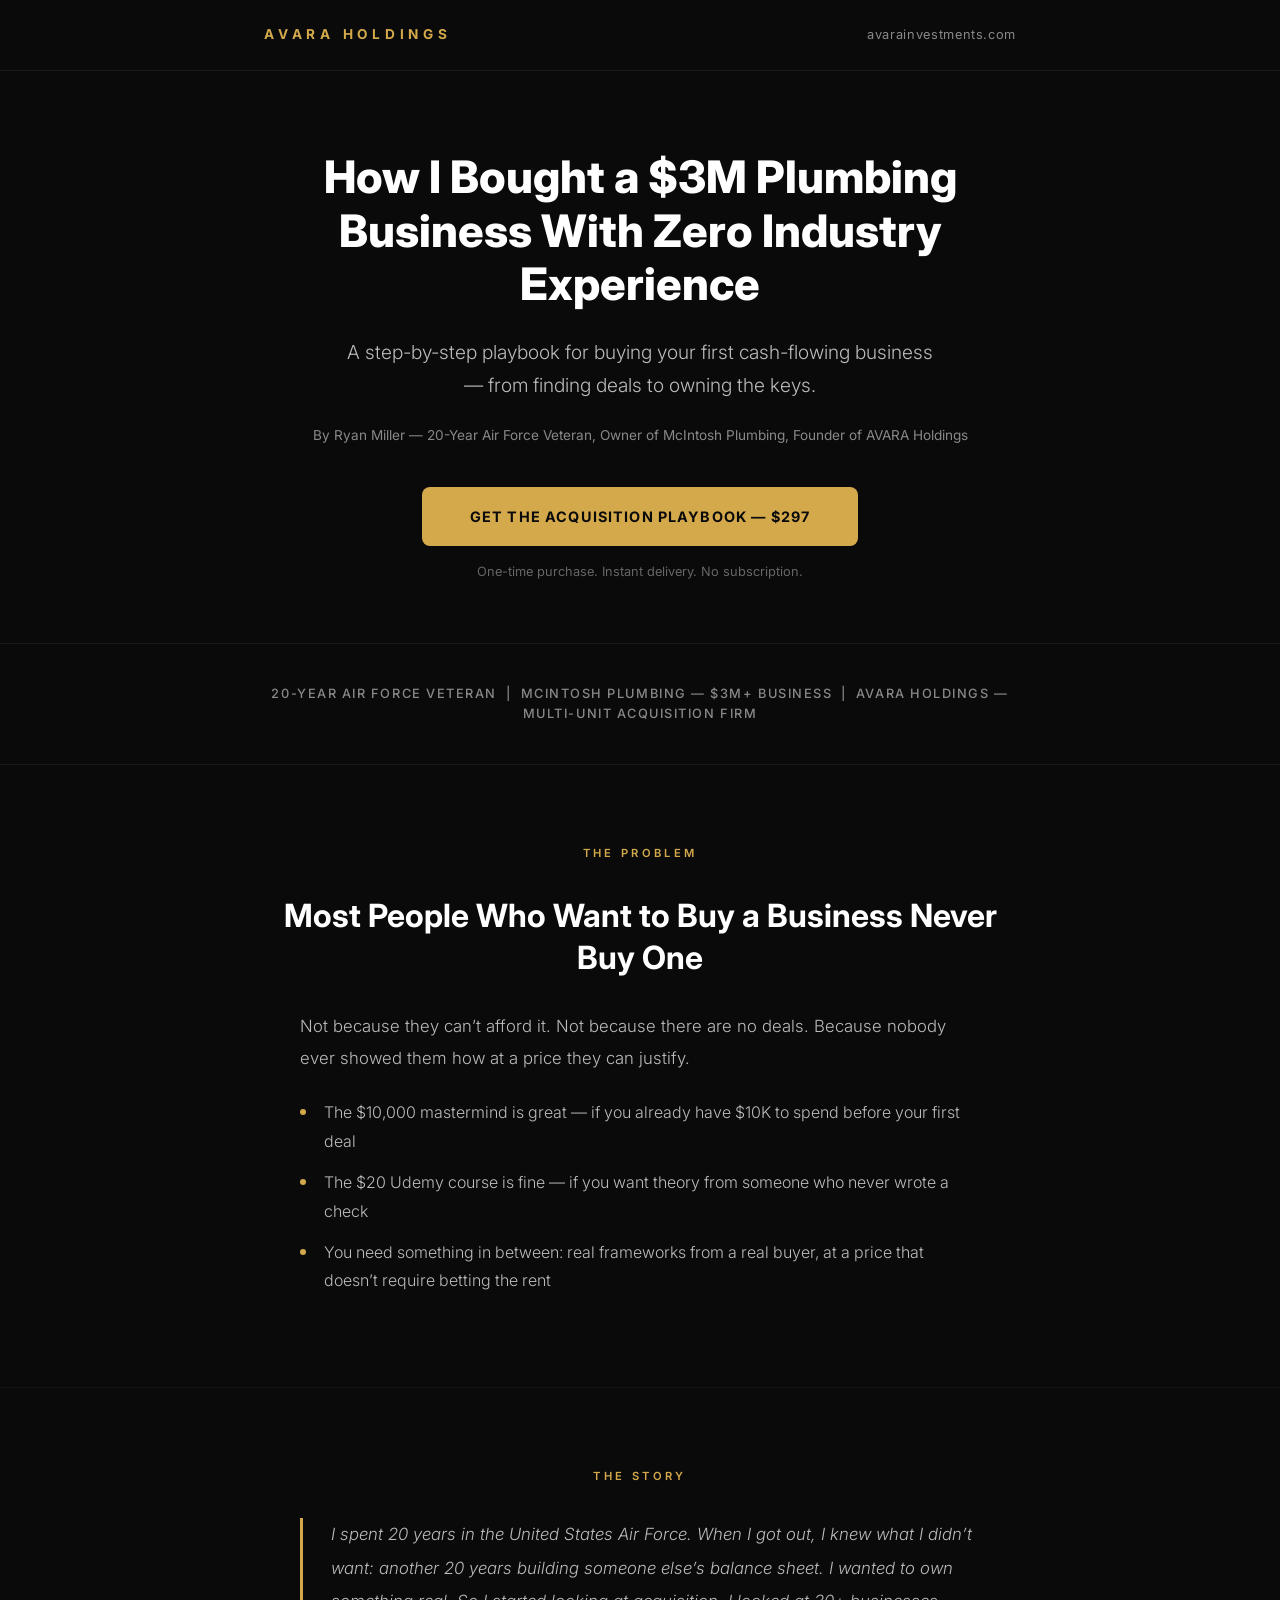
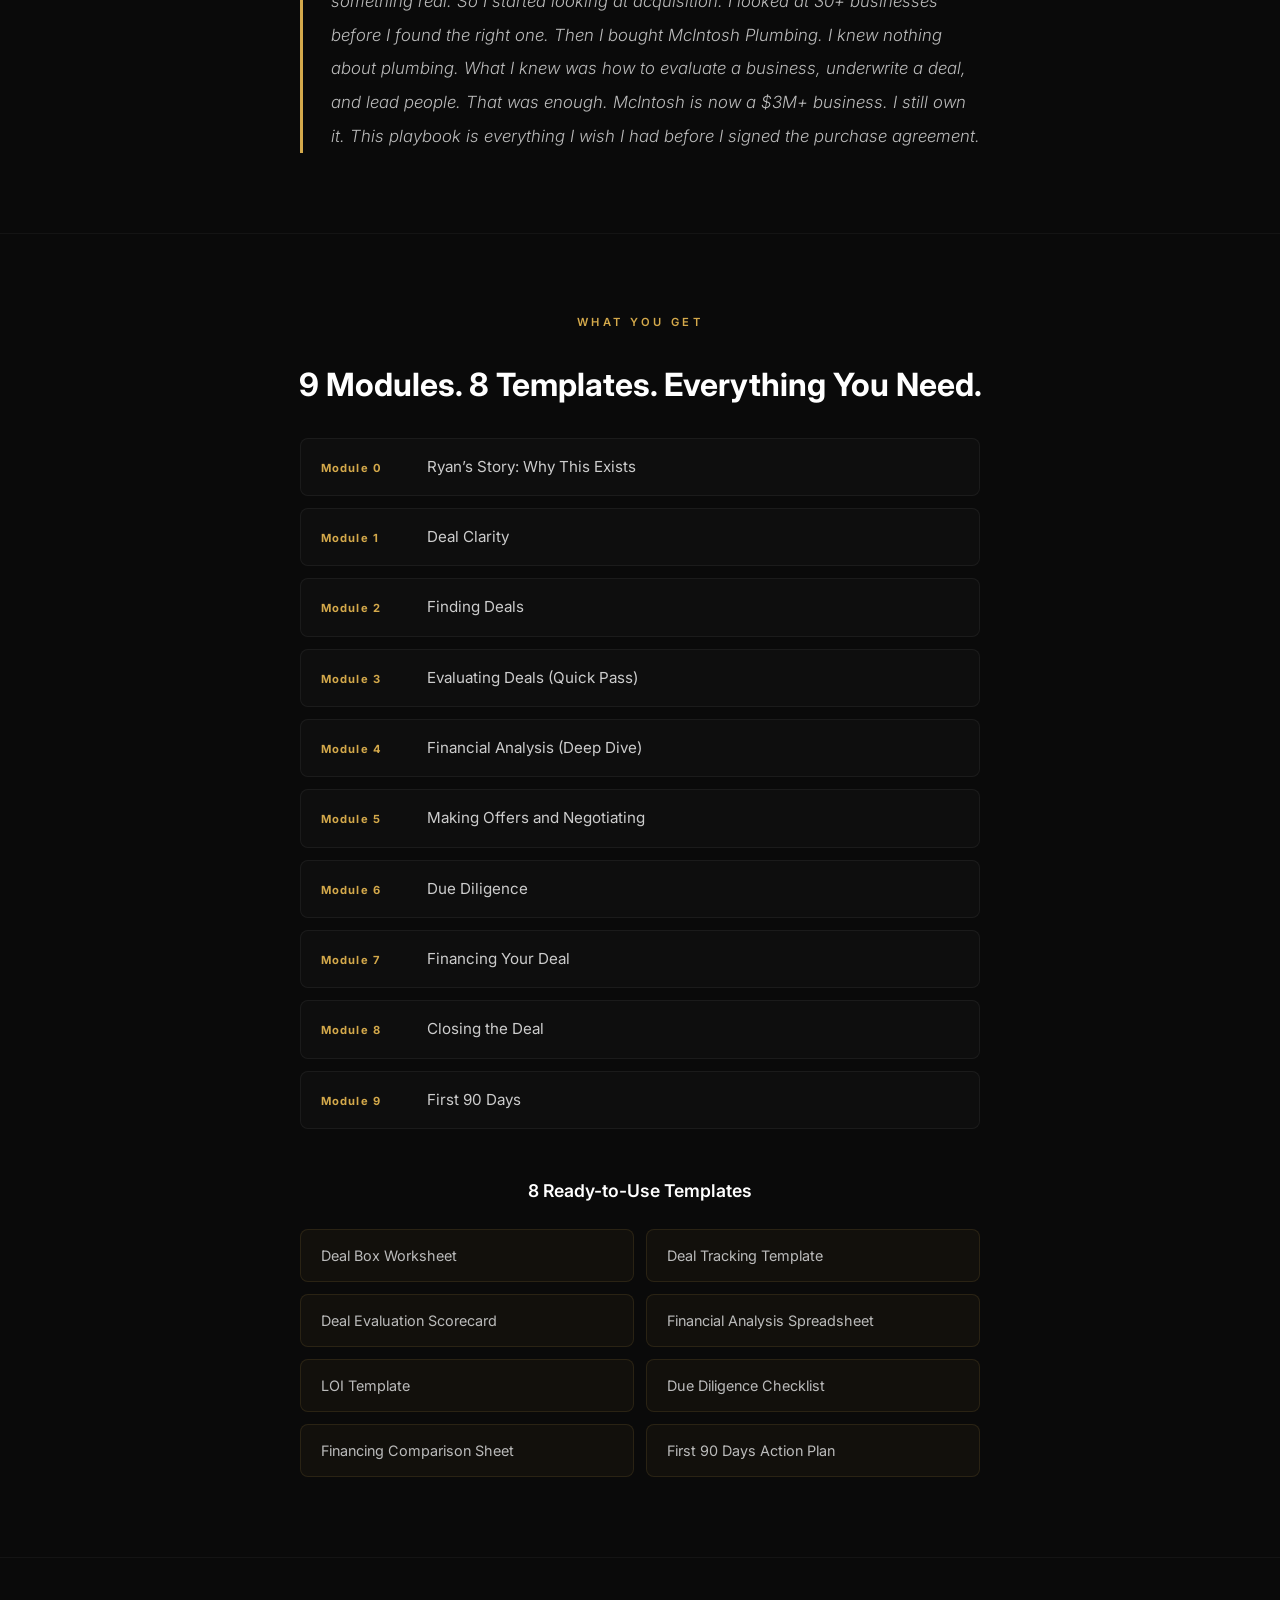
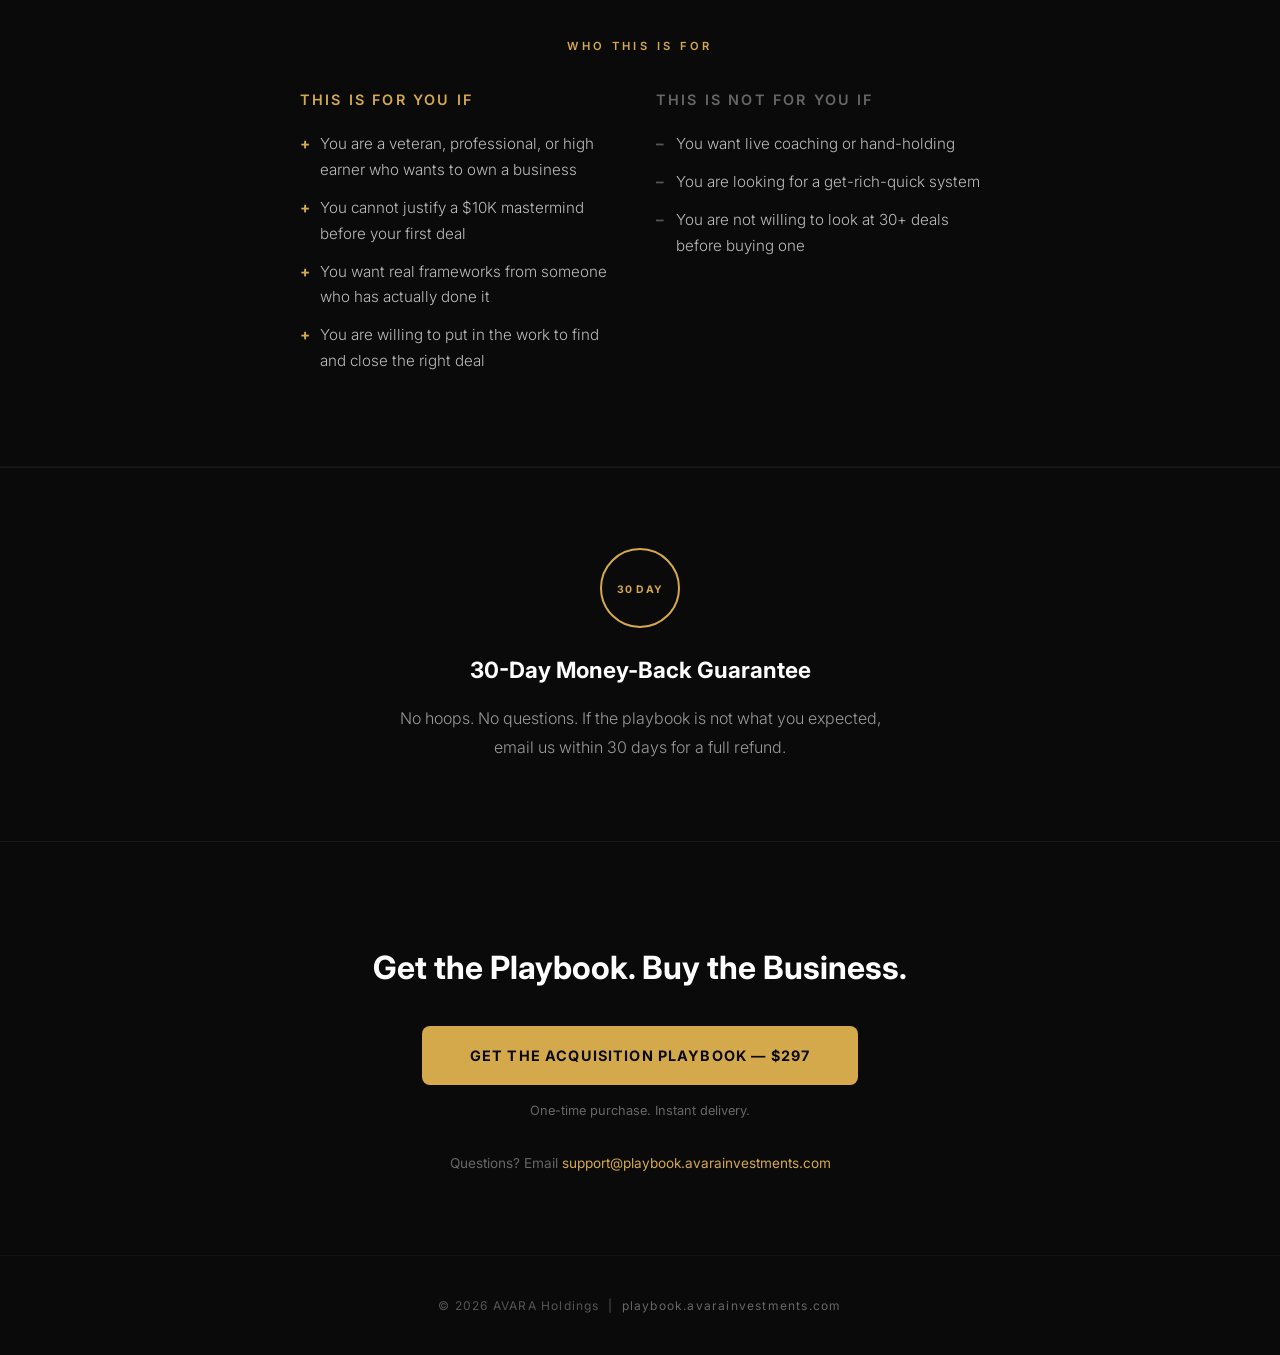
==== playbook/index.html @ 90731665 "Initial AVARA Holdings site with playbook sales page" ====
<!DOCTYPE html>
<html lang="en">
<head>
<meta charset="UTF-8">
<meta name="viewport" content="width=device-width, initial-scale=1.0">
<title>The Acquisition Playbook — Buy Your First Business | AVARA Holdings</title>
<meta name="description" content="A step-by-step playbook for buying your first cash-flowing business. From finding deals to owning the keys. By Ryan Miller, founder of AVARA Holdings.">
<link rel="preconnect" href="https://fonts.googleapis.com">
<link rel="preconnect" href="https://fonts.gstatic.com" crossorigin>
<link href="https://fonts.googleapis.com/css2?family=Inter:wght@300;400;500;600;700;800&display=swap" rel="stylesheet">
<style>
*, *::before, *::after { margin: 0; padding: 0; box-sizing: border-box; }
html { scroll-behavior: smooth; }
body {
  font-family: "Inter", -apple-system, BlinkMacSystemFont, sans-serif;
  background: #0a0a0a;
  color: #e8e8e8;
  line-height: 1.6;
  -webkit-font-smoothing: antialiased;
}
a { color: inherit; text-decoration: none; }

.container {
  max-width: 800px;
  margin: 0 auto;
  padding: 0 24px;
}

/* NAV */
nav {
  padding: 24px 0;
  border-bottom: 1px solid rgba(255,255,255,0.06);
}
nav .container {
  display: flex;
  justify-content: space-between;
  align-items: center;
}
.logo {
  font-size: 0.85rem;
  font-weight: 700;
  letter-spacing: 0.35em;
  color: #d4a94b;
}
.nav-link {
  font-size: 0.8rem;
  color: #888;
  letter-spacing: 0.05em;
  transition: color 0.3s;
}
.nav-link:hover { color: #d4a94b; }

/* HERO */
.hero {
  padding: 80px 0 60px;
  text-align: center;
}
.hero h1 {
  font-size: clamp(1.6rem, 4.5vw, 2.8rem);
  font-weight: 800;
  color: #fff;
  line-height: 1.2;
  margin-bottom: 24px;
  max-width: 720px;
  margin-left: auto;
  margin-right: auto;
}
.hero .subheadline {
  font-size: clamp(1rem, 2.2vw, 1.2rem);
  font-weight: 300;
  color: #bbb;
  max-width: 600px;
  margin: 0 auto 24px;
  line-height: 1.7;
}
.hero .author-line {
  font-size: 0.85rem;
  color: #888;
  margin-bottom: 40px;
  line-height: 1.6;
}
.cta-btn {
  display: inline-block;
  background: #d4a94b;
  color: #0a0a0a;
  font-size: 0.9rem;
  font-weight: 700;
  letter-spacing: 0.08em;
  padding: 18px 48px;
  border-radius: 8px;
  transition: background 0.3s ease, transform 0.2s ease;
}
.cta-btn:hover {
  background: #e0b85c;
  transform: translateY(-1px);
}
.cta-subtext {
  font-size: 0.8rem;
  color: #666;
  margin-top: 16px;
}

/* PROOF BAR */
.proof-bar {
  padding: 40px 0;
  border-top: 1px solid rgba(255,255,255,0.06);
  border-bottom: 1px solid rgba(255,255,255,0.06);
  text-align: center;
}
.proof-bar p {
  font-size: 0.8rem;
  font-weight: 500;
  letter-spacing: 0.12em;
  color: #888;
  text-transform: uppercase;
}

/* SECTIONS */
.section {
  padding: 80px 0;
}
.section-border {
  border-bottom: 1px solid rgba(255,255,255,0.04);
}
.section-label {
  font-size: 0.7rem;
  font-weight: 600;
  letter-spacing: 0.3em;
  text-transform: uppercase;
  color: #d4a94b;
  margin-bottom: 32px;
  text-align: center;
}
.section h2 {
  font-size: clamp(1.4rem, 3vw, 2rem);
  font-weight: 700;
  color: #fff;
  text-align: center;
  margin-bottom: 32px;
  line-height: 1.3;
}
.section-text {
  font-size: 1.05rem;
  font-weight: 300;
  color: #bbb;
  line-height: 1.9;
  max-width: 680px;
  margin: 0 auto;
}
.section-text p {
  margin-bottom: 20px;
}

/* BULLETS */
.bullet-list {
  list-style: none;
  max-width: 680px;
  margin: 24px auto 0;
}
.bullet-list li {
  font-size: 1rem;
  font-weight: 300;
  color: #bbb;
  line-height: 1.8;
  padding-left: 24px;
  position: relative;
  margin-bottom: 12px;
}
.bullet-list li::before {
  content: "";
  position: absolute;
  left: 0;
  top: 11px;
  width: 6px;
  height: 6px;
  border-radius: 50%;
  background: #d4a94b;
}

/* STORY QUOTE */
.story-text {
  font-size: 1.05rem;
  font-weight: 300;
  color: #bbb;
  line-height: 2;
  max-width: 680px;
  margin: 0 auto;
  font-style: italic;
  border-left: 3px solid #d4a94b;
  padding-left: 28px;
}

/* MODULES */
.modules-grid {
  display: grid;
  grid-template-columns: 1fr;
  gap: 12px;
  max-width: 680px;
  margin: 0 auto;
}
.module-item {
  display: flex;
  align-items: baseline;
  gap: 16px;
  padding: 16px 20px;
  background: rgba(255,255,255,0.02);
  border: 1px solid rgba(255,255,255,0.05);
  border-radius: 8px;
}
.module-num {
  font-size: 0.7rem;
  font-weight: 700;
  letter-spacing: 0.1em;
  color: #d4a94b;
  white-space: nowrap;
  min-width: 90px;
}
.module-title {
  font-size: 0.95rem;
  font-weight: 400;
  color: #ccc;
}

/* TEMPLATES */
.templates-section {
  margin-top: 48px;
  text-align: center;
}
.templates-section h3 {
  font-size: 1.1rem;
  font-weight: 600;
  color: #fff;
  margin-bottom: 24px;
}
.template-grid {
  display: grid;
  grid-template-columns: repeat(auto-fill, minmax(280px, 1fr));
  gap: 12px;
  max-width: 680px;
  margin: 0 auto;
}
.template-item {
  padding: 14px 20px;
  background: rgba(212, 169, 75, 0.04);
  border: 1px solid rgba(212, 169, 75, 0.12);
  border-radius: 8px;
  font-size: 0.9rem;
  color: #bbb;
  text-align: left;
}

/* WHO FOR */
.who-grid {
  display: grid;
  grid-template-columns: 1fr 1fr;
  gap: 32px;
  max-width: 680px;
  margin: 0 auto;
}
@media (max-width: 600px) {
  .who-grid { grid-template-columns: 1fr; }
}
.who-col h3 {
  font-size: 0.9rem;
  font-weight: 600;
  margin-bottom: 20px;
  text-transform: uppercase;
  letter-spacing: 0.15em;
}
.who-col.yes h3 { color: #d4a94b; }
.who-col.no h3 { color: #666; }
.who-col ul {
  list-style: none;
}
.who-col ul li {
  font-size: 0.95rem;
  font-weight: 300;
  color: #bbb;
  line-height: 1.7;
  margin-bottom: 12px;
  padding-left: 20px;
  position: relative;
}
.who-col.yes ul li::before {
  content: "+";
  position: absolute;
  left: 0;
  color: #d4a94b;
  font-weight: 700;
}
.who-col.no ul li::before {
  content: "\2013";
  position: absolute;
  left: 0;
  color: #555;
  font-weight: 700;
}

/* GUARANTEE */
.guarantee-section {
  text-align: center;
  padding: 80px 0;
  border-top: 1px solid rgba(255,255,255,0.06);
  border-bottom: 1px solid rgba(255,255,255,0.06);
}
.guarantee-badge {
  display: inline-block;
  width: 80px;
  height: 80px;
  border: 2px solid #d4a94b;
  border-radius: 50%;
  line-height: 80px;
  font-size: 0.65rem;
  font-weight: 700;
  letter-spacing: 0.1em;
  text-transform: uppercase;
  color: #d4a94b;
  margin-bottom: 24px;
}
.guarantee-section h2 {
  font-size: 1.4rem;
  font-weight: 700;
  color: #fff;
  margin-bottom: 16px;
}
.guarantee-section p {
  font-size: 1rem;
  font-weight: 300;
  color: #999;
  max-width: 520px;
  margin: 0 auto;
  line-height: 1.8;
}

/* FINAL CTA */
.final-cta {
  padding: 100px 0 80px;
  text-align: center;
}
.final-cta h2 {
  font-size: clamp(1.4rem, 3vw, 2rem);
  font-weight: 700;
  color: #fff;
  margin-bottom: 32px;
}
.final-cta .cta-subtext {
  margin-top: 16px;
}
.final-cta .support-email {
  font-size: 0.85rem;
  color: #666;
  margin-top: 32px;
}
.final-cta .support-email a {
  color: #d4a94b;
  transition: color 0.3s;
}
.final-cta .support-email a:hover {
  color: #e0b85c;
}

/* FOOTER */
footer {
  padding: 40px 0;
  text-align: center;
  border-top: 1px solid rgba(255,255,255,0.04);
}
footer p {
  font-size: 0.75rem;
  color: #555;
  letter-spacing: 0.1em;
}
footer a { color: #666; transition: color 0.3s; }
footer a:hover { color: #d4a94b; }
</style>
</head>
<body>

<nav>
  <div class="container">
    <a href="https://avarainvestments.com" class="logo">AVARA HOLDINGS</a>
    <a href="https://avarainvestments.com" class="nav-link">avarainvestments.com</a>
  </div>
</nav>

<!-- HERO -->
<section class="hero">
  <div class="container">
    <h1>How I Bought a $3M Plumbing Business With Zero Industry Experience</h1>
    <p class="subheadline">A step-by-step playbook for buying your first cash-flowing business &mdash; from finding deals to owning the keys.</p>
    <p class="author-line">By Ryan Miller &mdash; 20-Year Air Force Veteran, Owner of McIntosh Plumbing, Founder of AVARA Holdings</p>
    <a href="#checkout" class="cta-btn">GET THE ACQUISITION PLAYBOOK &mdash; $297</a>
    <p class="cta-subtext">One-time purchase. Instant delivery. No subscription.</p>
  </div>
</section>

<!-- PROOF BAR -->
<div class="proof-bar">
  <div class="container">
    <p>20-Year Air Force Veteran &nbsp;|&nbsp; McIntosh Plumbing &mdash; $3M+ Business &nbsp;|&nbsp; AVARA Holdings &mdash; Multi-Unit Acquisition Firm</p>
  </div>
</div>

<!-- THE PROBLEM -->
<section class="section section-border">
  <div class="container">
    <div class="section-label">The Problem</div>
    <h2>Most People Who Want to Buy a Business Never Buy One</h2>
    <div class="section-text">
      <p>Not because they can&rsquo;t afford it. Not because there are no deals. Because nobody ever showed them how at a price they can justify.</p>
    </div>
    <ul class="bullet-list">
      <li>The $10,000 mastermind is great &mdash; if you already have $10K to spend before your first deal</li>
      <li>The $20 Udemy course is fine &mdash; if you want theory from someone who never wrote a check</li>
      <li>You need something in between: real frameworks from a real buyer, at a price that doesn&rsquo;t require betting the rent</li>
    </ul>
  </div>
</section>

<!-- THE STORY -->
<section class="section section-border">
  <div class="container">
    <div class="section-label">The Story</div>
    <div class="story-text">
      I spent 20 years in the United States Air Force. When I got out, I knew what I didn&rsquo;t want: another 20 years building someone else&rsquo;s balance sheet. I wanted to own something real. So I started looking at acquisition. I looked at 30+ businesses before I found the right one. Then I bought McIntosh Plumbing. I knew nothing about plumbing. What I knew was how to evaluate a business, underwrite a deal, and lead people. That was enough. McIntosh is now a $3M+ business. I still own it. This playbook is everything I wish I had before I signed the purchase agreement.
    </div>
  </div>
</section>

<!-- WHAT YOU GET -->
<section class="section section-border">
  <div class="container">
    <div class="section-label">What You Get</div>
    <h2>9 Modules. 8 Templates. Everything You Need.</h2>
    <div class="modules-grid">
      <div class="module-item">
        <span class="module-num">Module 0</span>
        <span class="module-title">Ryan&rsquo;s Story: Why This Exists</span>
      </div>
      <div class="module-item">
        <span class="module-num">Module 1</span>
        <span class="module-title">Deal Clarity</span>
      </div>
      <div class="module-item">
        <span class="module-num">Module 2</span>
        <span class="module-title">Finding Deals</span>
      </div>
      <div class="module-item">
        <span class="module-num">Module 3</span>
        <span class="module-title">Evaluating Deals (Quick Pass)</span>
      </div>
      <div class="module-item">
        <span class="module-num">Module 4</span>
        <span class="module-title">Financial Analysis (Deep Dive)</span>
      </div>
      <div class="module-item">
        <span class="module-num">Module 5</span>
        <span class="module-title">Making Offers and Negotiating</span>
      </div>
      <div class="module-item">
        <span class="module-num">Module 6</span>
        <span class="module-title">Due Diligence</span>
      </div>
      <div class="module-item">
        <span class="module-num">Module 7</span>
        <span class="module-title">Financing Your Deal</span>
      </div>
      <div class="module-item">
        <span class="module-num">Module 8</span>
        <span class="module-title">Closing the Deal</span>
      </div>
      <div class="module-item">
        <span class="module-num">Module 9</span>
        <span class="module-title">First 90 Days</span>
      </div>
    </div>

    <div class="templates-section">
      <h3>8 Ready-to-Use Templates</h3>
      <div class="template-grid">
        <div class="template-item">Deal Box Worksheet</div>
        <div class="template-item">Deal Tracking Template</div>
        <div class="template-item">Deal Evaluation Scorecard</div>
        <div class="template-item">Financial Analysis Spreadsheet</div>
        <div class="template-item">LOI Template</div>
        <div class="template-item">Due Diligence Checklist</div>
        <div class="template-item">Financing Comparison Sheet</div>
        <div class="template-item">First 90 Days Action Plan</div>
      </div>
    </div>
  </div>
</section>

<!-- WHO THIS IS FOR -->
<section class="section section-border">
  <div class="container">
    <div class="section-label">Who This Is For</div>
    <div class="who-grid">
      <div class="who-col yes">
        <h3>This is for you if</h3>
        <ul>
          <li>You are a veteran, professional, or high earner who wants to own a business</li>
          <li>You cannot justify a $10K mastermind before your first deal</li>
          <li>You want real frameworks from someone who has actually done it</li>
          <li>You are willing to put in the work to find and close the right deal</li>
        </ul>
      </div>
      <div class="who-col no">
        <h3>This is not for you if</h3>
        <ul>
          <li>You want live coaching or hand-holding</li>
          <li>You are looking for a get-rich-quick system</li>
          <li>You are not willing to look at 30+ deals before buying one</li>
        </ul>
      </div>
    </div>
  </div>
</section>

<!-- GUARANTEE -->
<section class="guarantee-section">
  <div class="container">
    <div class="guarantee-badge">30 DAY</div>
    <h2>30-Day Money-Back Guarantee</h2>
    <p>No hoops. No questions. If the playbook is not what you expected, email us within 30 days for a full refund.</p>
  </div>
</section>

<!-- FINAL CTA -->
<section class="final-cta" id="checkout">
  <div class="container">
    <h2>Get the Playbook. Buy the Business.</h2>
    <a href="#checkout" class="cta-btn">GET THE ACQUISITION PLAYBOOK &mdash; $297</a>
    <p class="cta-subtext">One-time purchase. Instant delivery.</p>
    <p class="support-email">Questions? Email <a href="mailto:support@playbook.avarainvestments.com">support@playbook.avarainvestments.com</a></p>
  </div>
</section>

<footer>
  <div class="container">
    <p>&copy; 2026 AVARA Holdings &nbsp;|&nbsp; <a href="https://playbook.avarainvestments.com">playbook.avarainvestments.com</a></p>
  </div>
</footer>

</body>
</html>
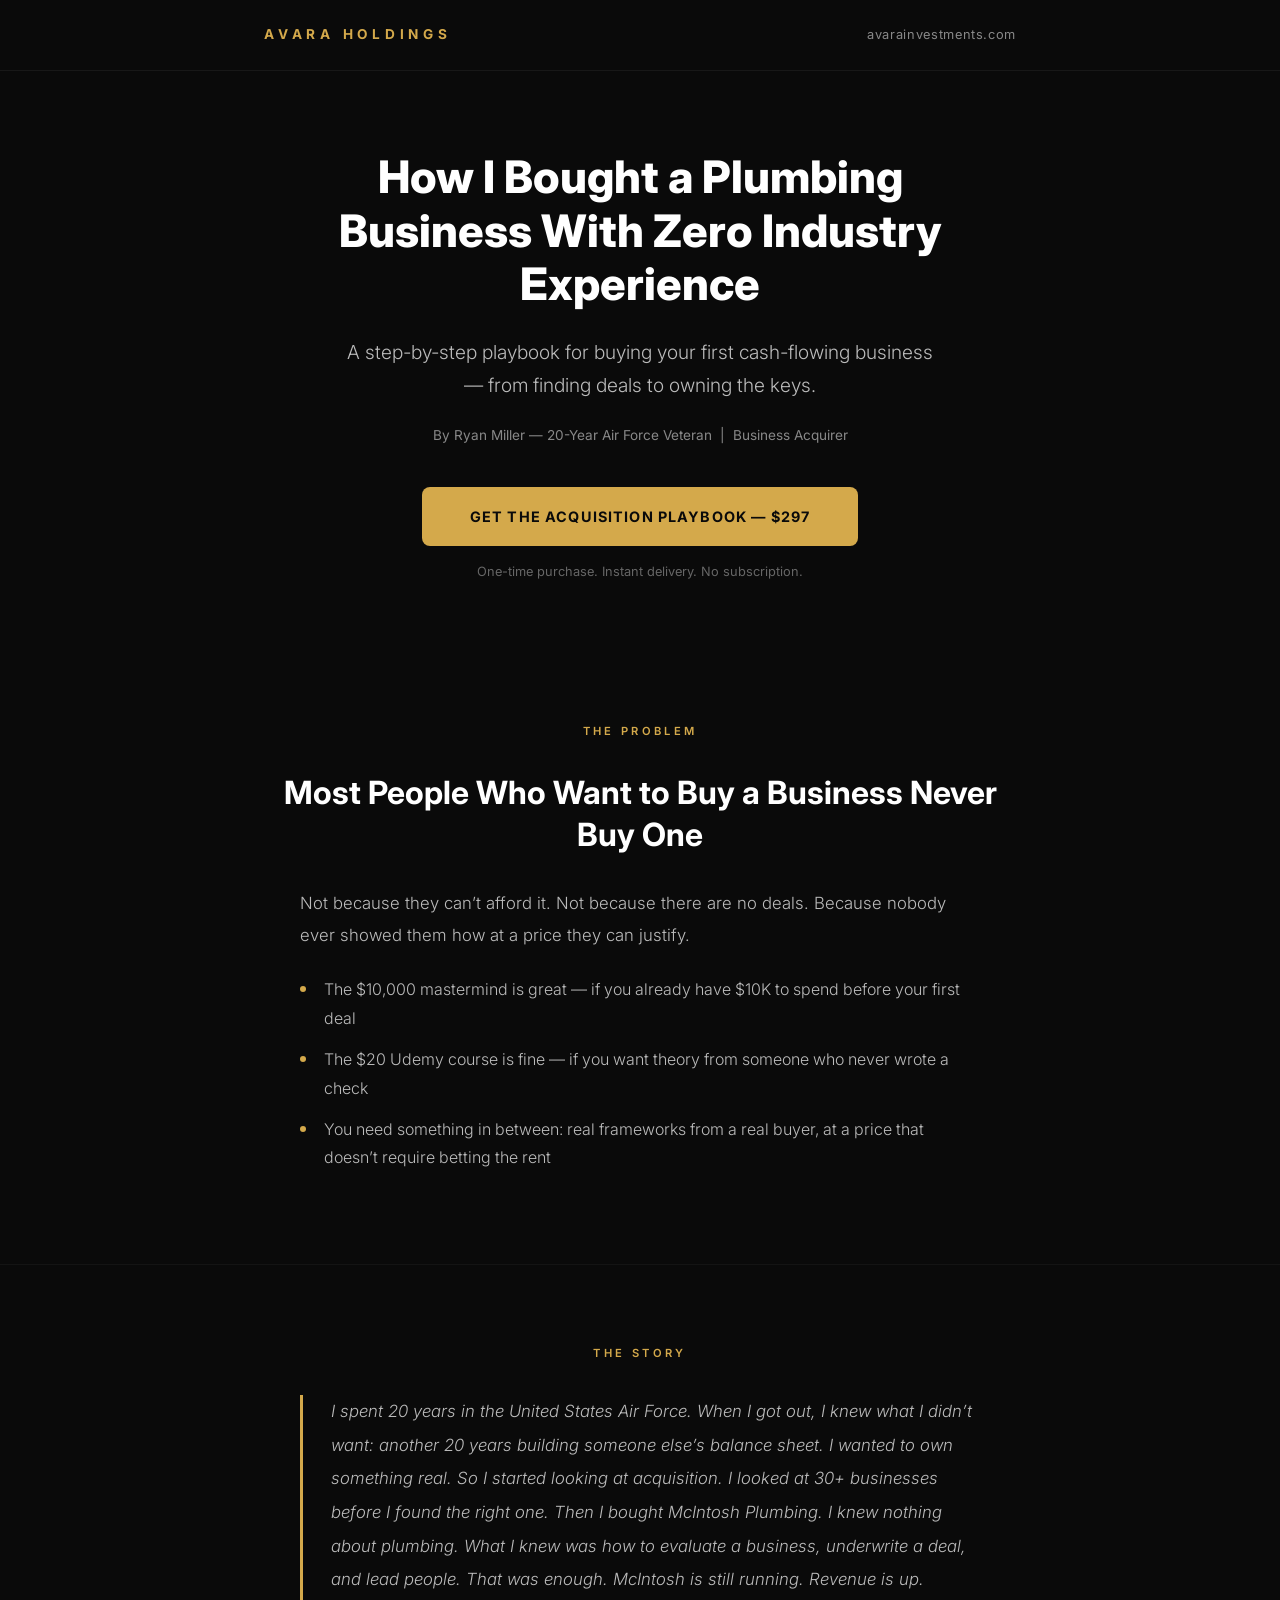
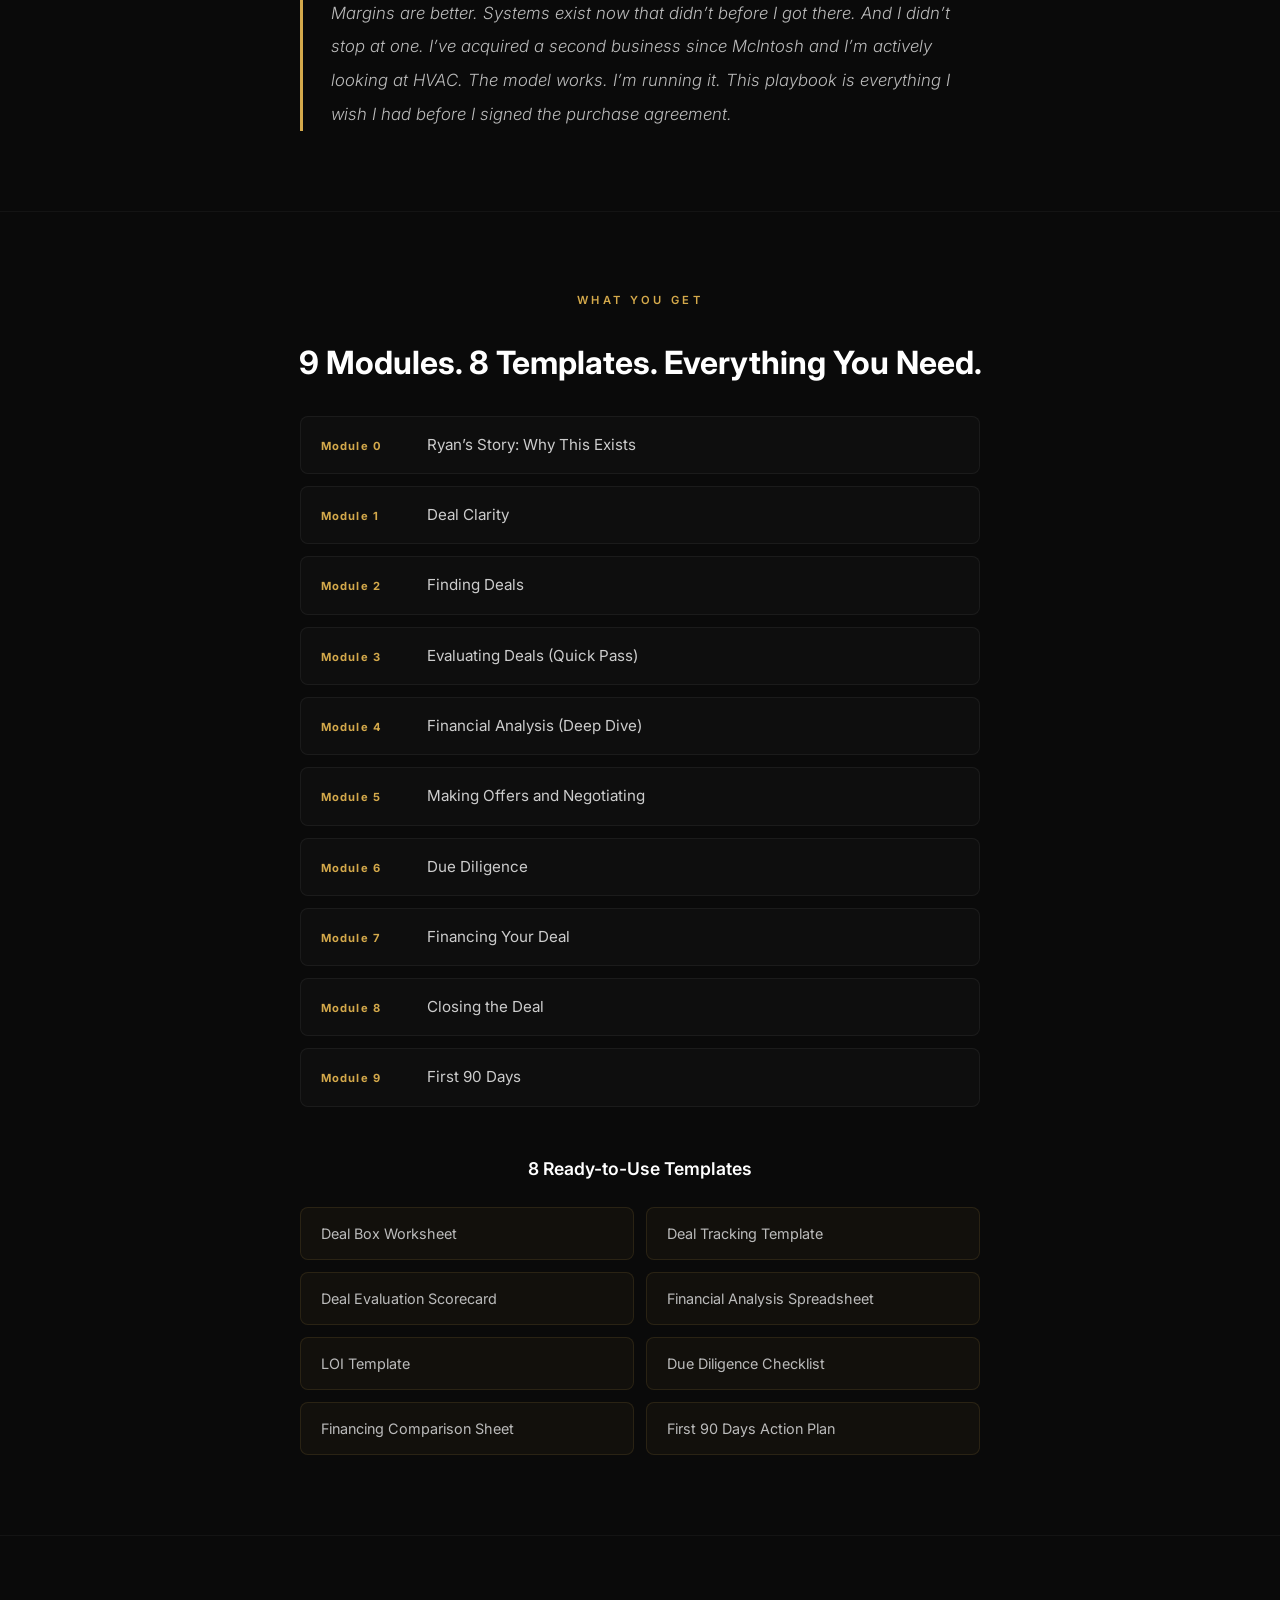
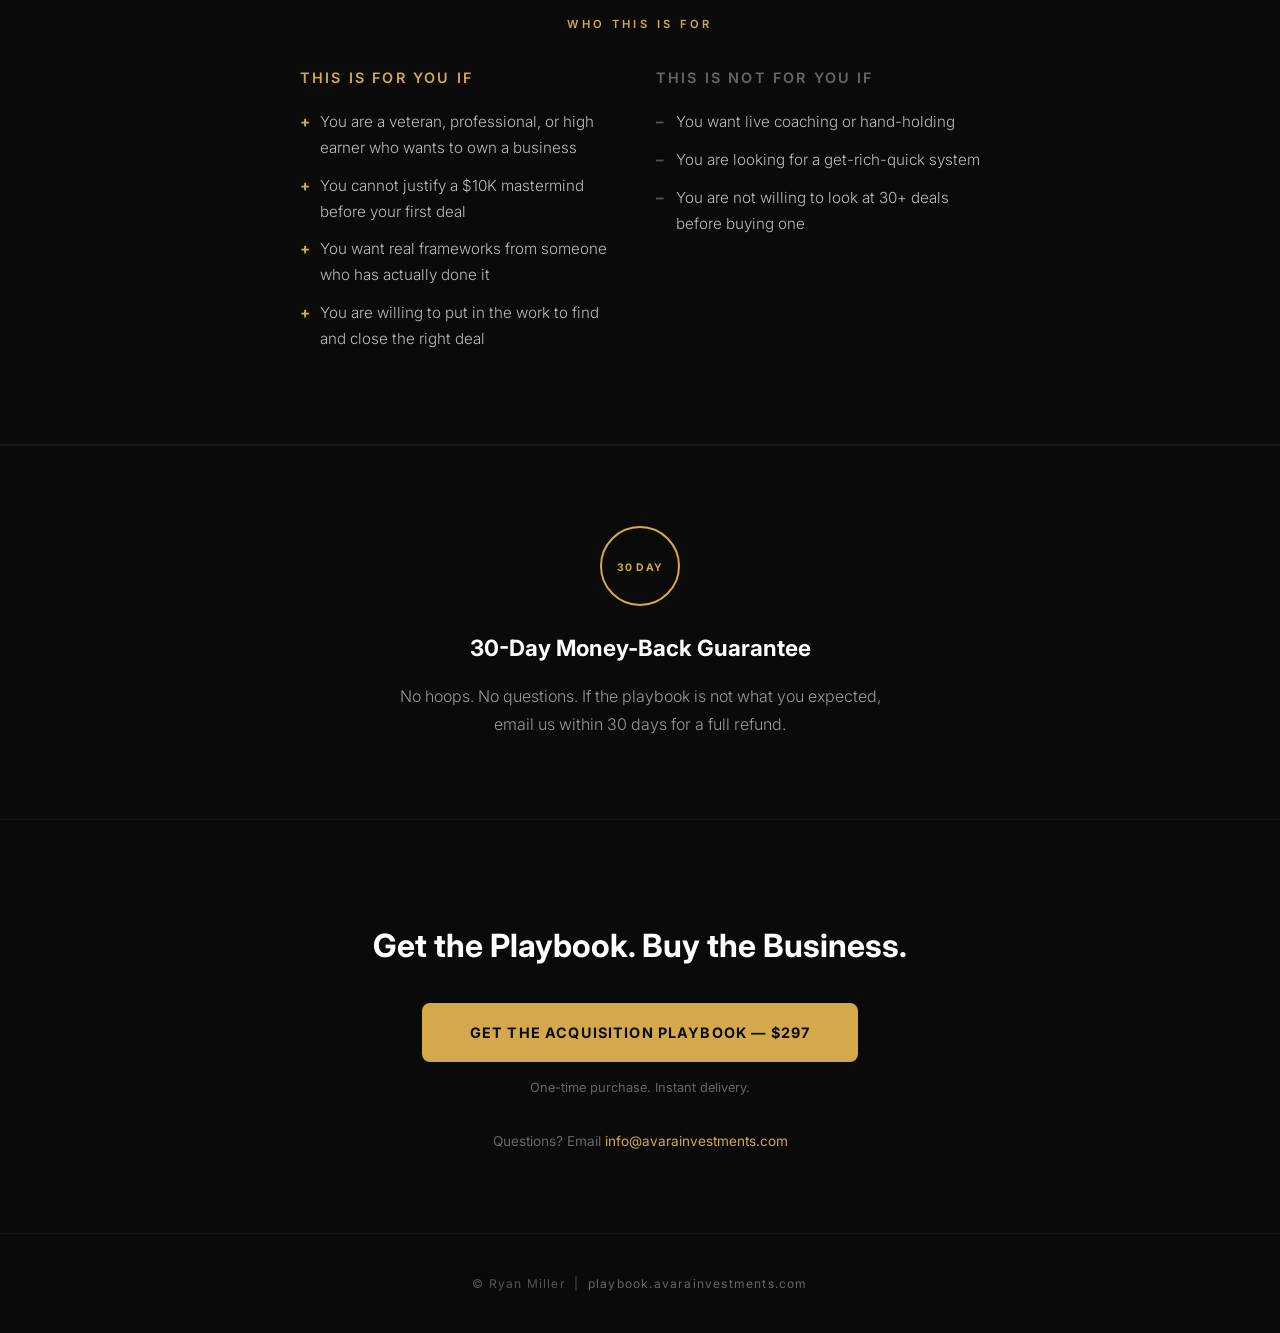
==== commit 39f66899: "Sync playbook page with avara-playbook: remove $3M refs, proof bar, update story Co-Authored-By: Pap" ====
--- a/playbook/index.html
+++ b/playbook/index.html
@@ -3,8 +3,8 @@
 <head>
 <meta charset="UTF-8">
 <meta name="viewport" content="width=device-width, initial-scale=1.0">
-<title>The Acquisition Playbook — Buy Your First Business | AVARA Holdings</title>
-<meta name="description" content="A step-by-step playbook for buying your first cash-flowing business. From finding deals to owning the keys. By Ryan Miller, founder of AVARA Holdings.">
+<title>The Acquisition Playbook — Ryan Miller</title>
+<meta name="description" content="A step-by-step playbook for buying your first cash-flowing business. From finding deals to owning the keys. By Ryan Miller, 20-Year Air Force Veteran and Business Acquirer.">
 <link rel="preconnect" href="https://fonts.googleapis.com">
 <link rel="preconnect" href="https://fonts.gstatic.com" crossorigin>
 <link href="https://fonts.googleapis.com/css2?family=Inter:wght@300;400;500;600;700;800&display=swap" rel="stylesheet">
@@ -386,20 +386,13 @@
 <!-- HERO -->
 <section class="hero">
   <div class="container">
-    <h1>How I Bought a $3M Plumbing Business With Zero Industry Experience</h1>
+    <h1>How I Bought a Plumbing Business With Zero Industry Experience</h1>
     <p class="subheadline">A step-by-step playbook for buying your first cash-flowing business &mdash; from finding deals to owning the keys.</p>
-    <p class="author-line">By Ryan Miller &mdash; 20-Year Air Force Veteran, Owner of McIntosh Plumbing, Founder of AVARA Holdings</p>
+    <p class="author-line">By Ryan Miller &mdash; 20-Year Air Force Veteran &nbsp;|&nbsp; Business Acquirer</p>
     <a href="#checkout" class="cta-btn">GET THE ACQUISITION PLAYBOOK &mdash; $297</a>
     <p class="cta-subtext">One-time purchase. Instant delivery. No subscription.</p>
   </div>
 </section>
-
-<!-- PROOF BAR -->
-<div class="proof-bar">
-  <div class="container">
-    <p>20-Year Air Force Veteran &nbsp;|&nbsp; McIntosh Plumbing &mdash; $3M+ Business &nbsp;|&nbsp; AVARA Holdings &mdash; Multi-Unit Acquisition Firm</p>
-  </div>
-</div>
 
 <!-- THE PROBLEM -->
 <section class="section section-border">
@@ -422,7 +415,7 @@
   <div class="container">
     <div class="section-label">The Story</div>
     <div class="story-text">
-      I spent 20 years in the United States Air Force. When I got out, I knew what I didn&rsquo;t want: another 20 years building someone else&rsquo;s balance sheet. I wanted to own something real. So I started looking at acquisition. I looked at 30+ businesses before I found the right one. Then I bought McIntosh Plumbing. I knew nothing about plumbing. What I knew was how to evaluate a business, underwrite a deal, and lead people. That was enough. McIntosh is now a $3M+ business. I still own it. This playbook is everything I wish I had before I signed the purchase agreement.
+      I spent 20 years in the United States Air Force. When I got out, I knew what I didn&rsquo;t want: another 20 years building someone else&rsquo;s balance sheet. I wanted to own something real. So I started looking at acquisition. I looked at 30+ businesses before I found the right one. Then I bought McIntosh Plumbing. I knew nothing about plumbing. What I knew was how to evaluate a business, underwrite a deal, and lead people. That was enough. McIntosh is still running. Revenue is up. Margins are better. Systems exist now that didn&rsquo;t before I got there. And I didn&rsquo;t stop at one. I&rsquo;ve acquired a second business since McIntosh and I&rsquo;m actively looking at HVAC. The model works. I&rsquo;m running it. This playbook is everything I wish I had before I signed the purchase agreement.
     </div>
   </div>
 </section>
@@ -532,13 +525,13 @@
     <h2>Get the Playbook. Buy the Business.</h2>
     <a href="#checkout" class="cta-btn">GET THE ACQUISITION PLAYBOOK &mdash; $297</a>
     <p class="cta-subtext">One-time purchase. Instant delivery.</p>
-    <p class="support-email">Questions? Email <a href="mailto:support@playbook.avarainvestments.com">support@playbook.avarainvestments.com</a></p>
+    <p class="support-email">Questions? Email <a href="mailto:info@avarainvestments.com">info@avarainvestments.com</a></p>
   </div>
 </section>
 
 <footer>
   <div class="container">
-    <p>&copy; 2026 AVARA Holdings &nbsp;|&nbsp; <a href="https://playbook.avarainvestments.com">playbook.avarainvestments.com</a></p>
+    <p>&copy; Ryan Miller &nbsp;|&nbsp; <a href="https://playbook.avarainvestments.com">playbook.avarainvestments.com</a></p>
   </div>
 </footer>
 
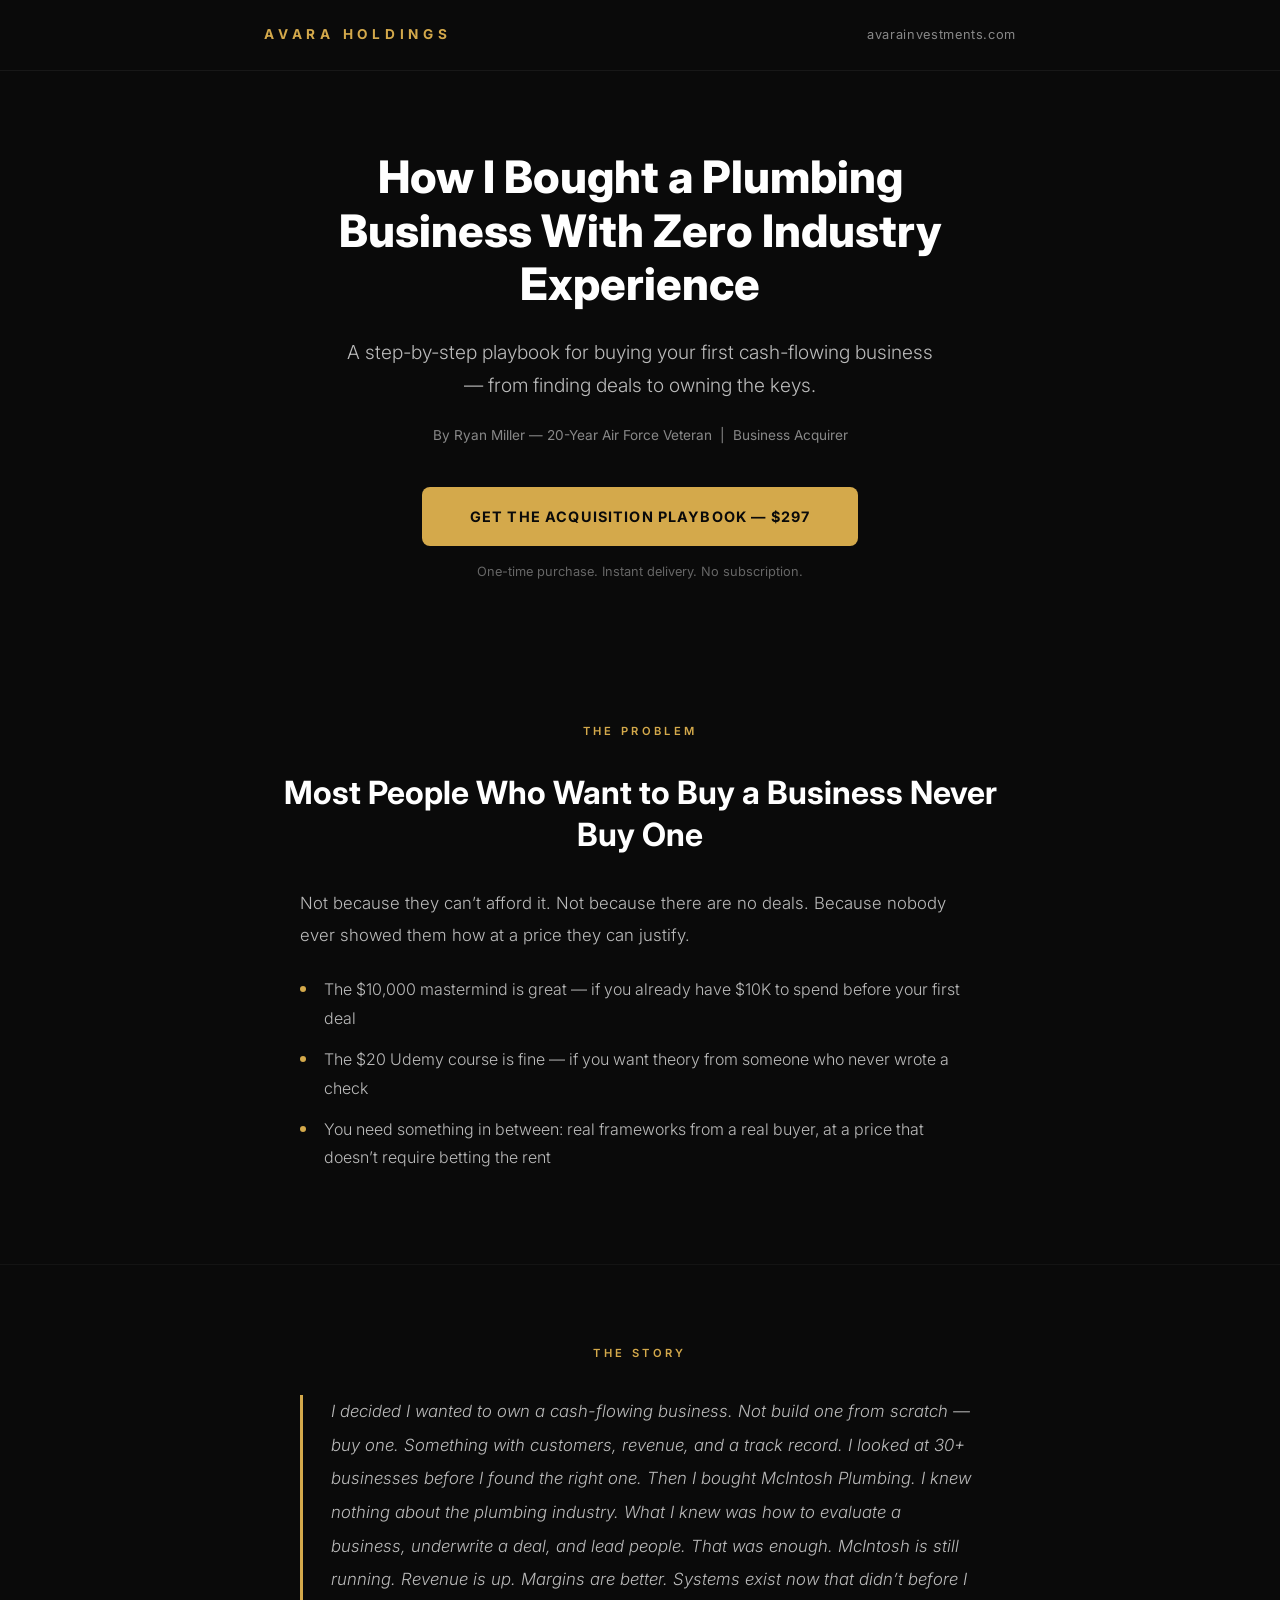
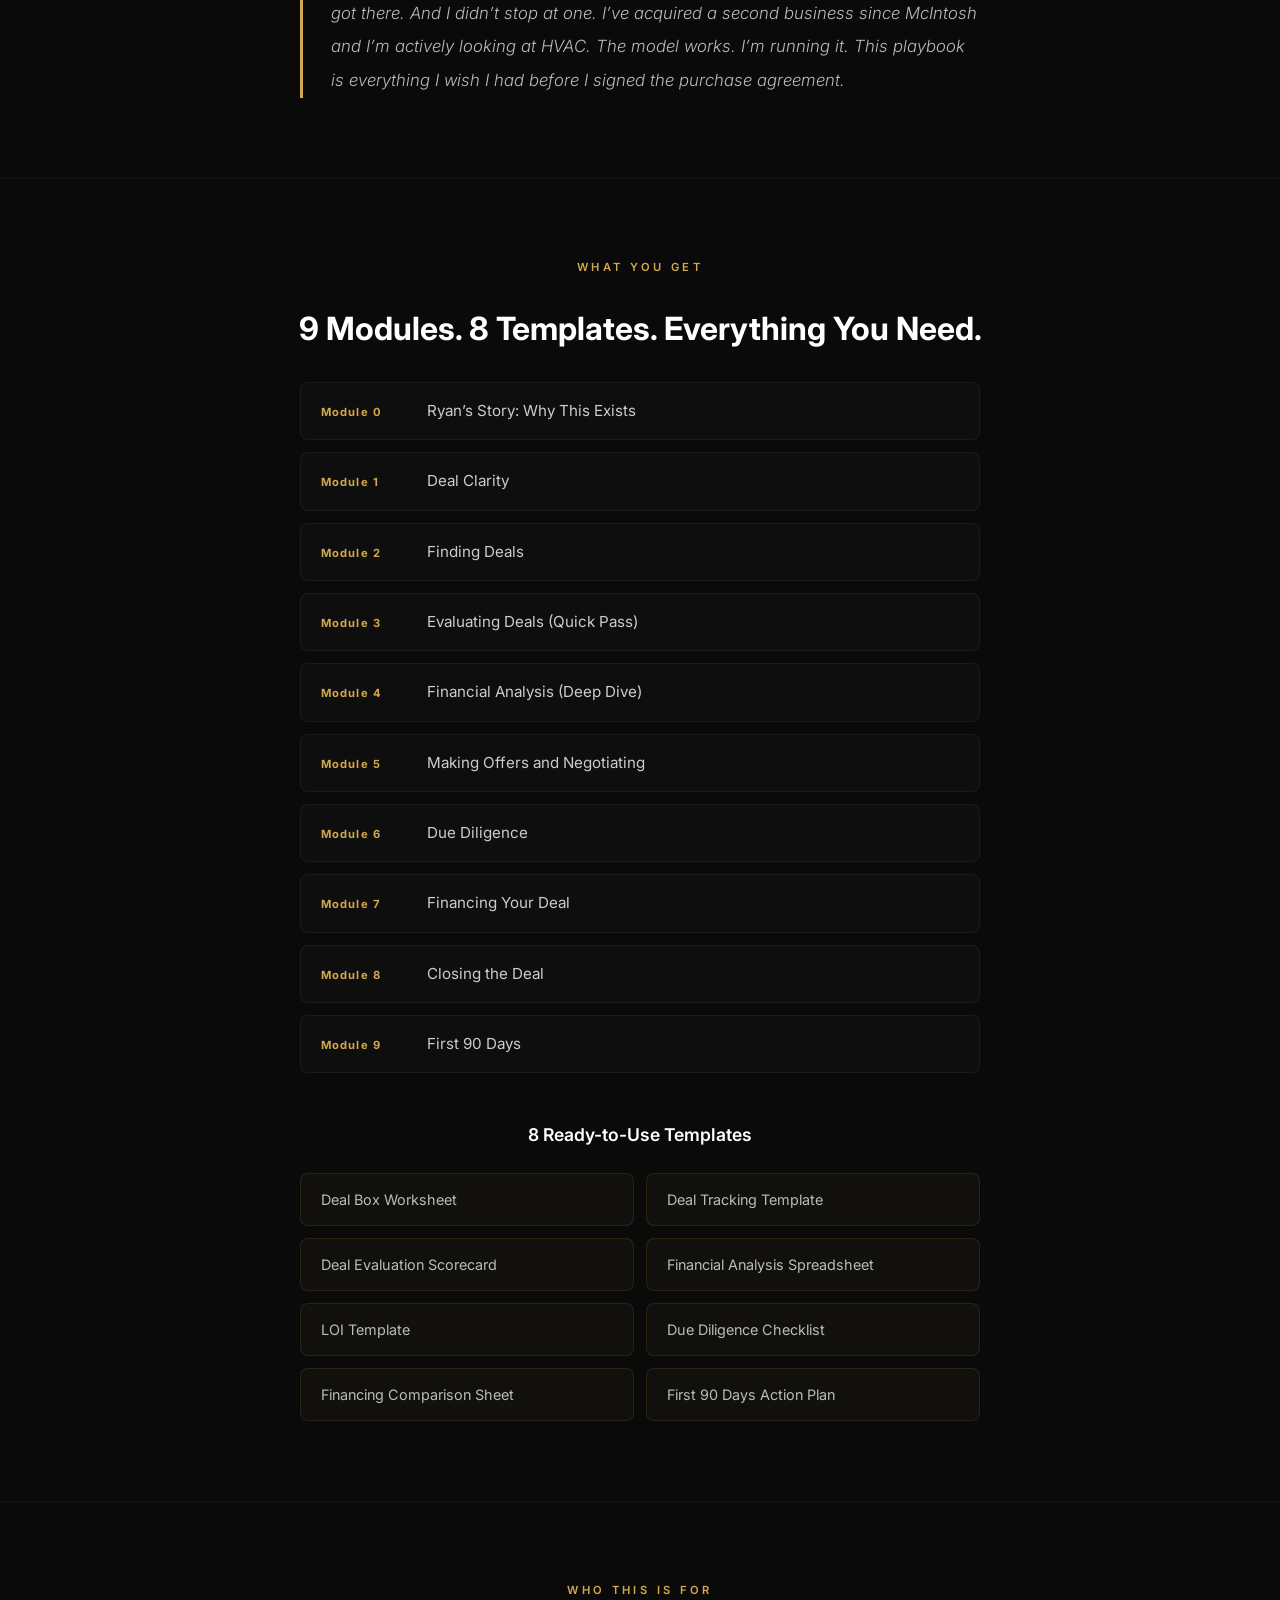
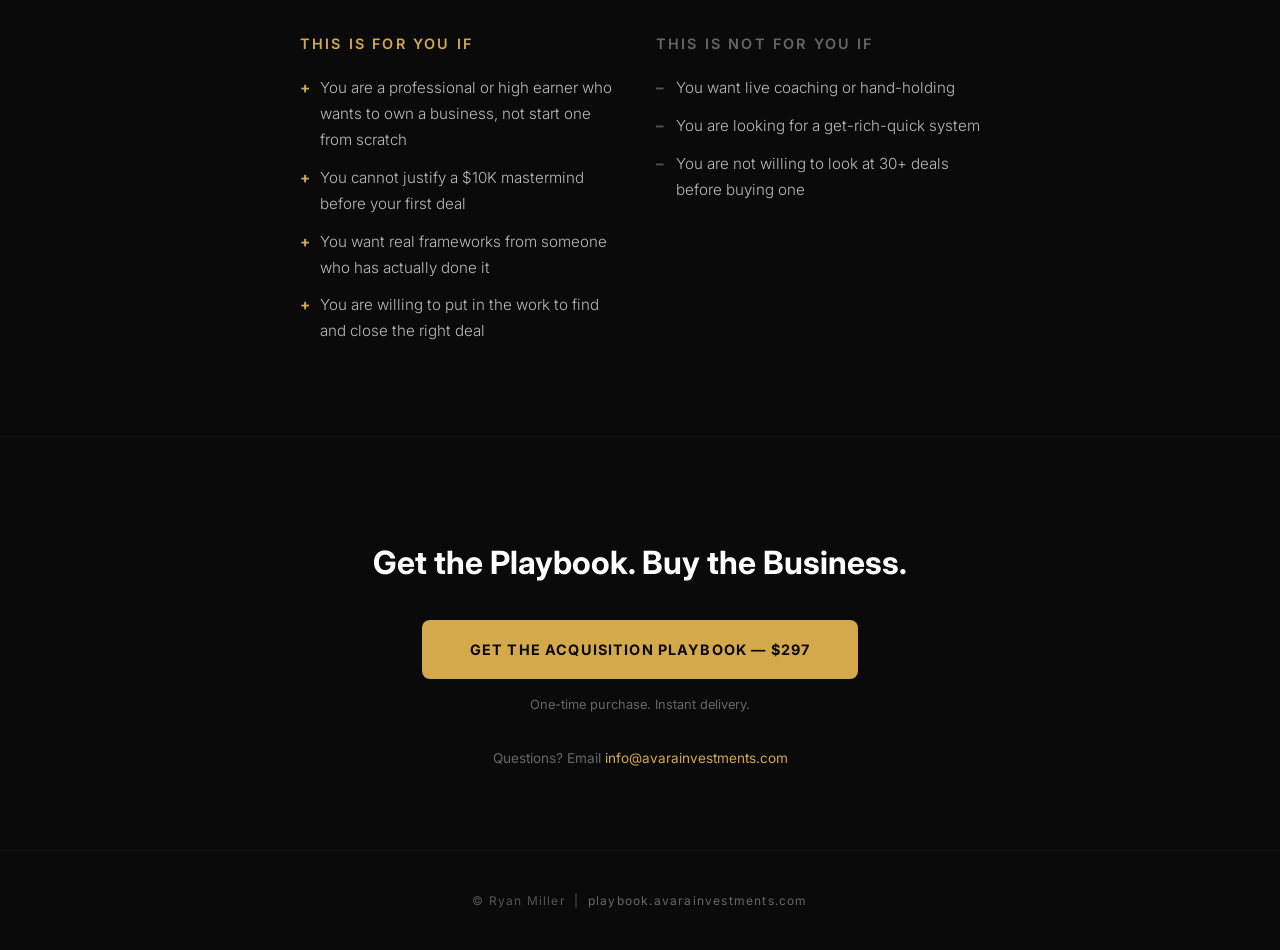
==== commit 3bdaf9cc: "Sync playbook: less vet content, remove guarantee section Co-Authored-By: Paperclip <noreply@papercl" ====
--- a/playbook/index.html
+++ b/playbook/index.html
@@ -415,7 +415,7 @@
   <div class="container">
     <div class="section-label">The Story</div>
     <div class="story-text">
-      I spent 20 years in the United States Air Force. When I got out, I knew what I didn&rsquo;t want: another 20 years building someone else&rsquo;s balance sheet. I wanted to own something real. So I started looking at acquisition. I looked at 30+ businesses before I found the right one. Then I bought McIntosh Plumbing. I knew nothing about plumbing. What I knew was how to evaluate a business, underwrite a deal, and lead people. That was enough. McIntosh is still running. Revenue is up. Margins are better. Systems exist now that didn&rsquo;t before I got there. And I didn&rsquo;t stop at one. I&rsquo;ve acquired a second business since McIntosh and I&rsquo;m actively looking at HVAC. The model works. I&rsquo;m running it. This playbook is everything I wish I had before I signed the purchase agreement.
+      I decided I wanted to own a cash-flowing business. Not build one from scratch &mdash; buy one. Something with customers, revenue, and a track record. I looked at 30+ businesses before I found the right one. Then I bought McIntosh Plumbing. I knew nothing about the plumbing industry. What I knew was how to evaluate a business, underwrite a deal, and lead people. That was enough. McIntosh is still running. Revenue is up. Margins are better. Systems exist now that didn&rsquo;t before I got there. And I didn&rsquo;t stop at one. I&rsquo;ve acquired a second business since McIntosh and I&rsquo;m actively looking at HVAC. The model works. I&rsquo;m running it. This playbook is everything I wish I had before I signed the purchase agreement.
     </div>
   </div>
 </section>
@@ -492,7 +492,7 @@
       <div class="who-col yes">
         <h3>This is for you if</h3>
         <ul>
-          <li>You are a veteran, professional, or high earner who wants to own a business</li>
+          <li>You are a professional or high earner who wants to own a business, not start one from scratch</li>
           <li>You cannot justify a $10K mastermind before your first deal</li>
           <li>You want real frameworks from someone who has actually done it</li>
           <li>You are willing to put in the work to find and close the right deal</li>
@@ -510,15 +510,6 @@
   </div>
 </section>
 
-<!-- GUARANTEE -->
-<section class="guarantee-section">
-  <div class="container">
-    <div class="guarantee-badge">30 DAY</div>
-    <h2>30-Day Money-Back Guarantee</h2>
-    <p>No hoops. No questions. If the playbook is not what you expected, email us within 30 days for a full refund.</p>
-  </div>
-</section>
-
 <!-- FINAL CTA -->
 <section class="final-cta" id="checkout">
   <div class="container">
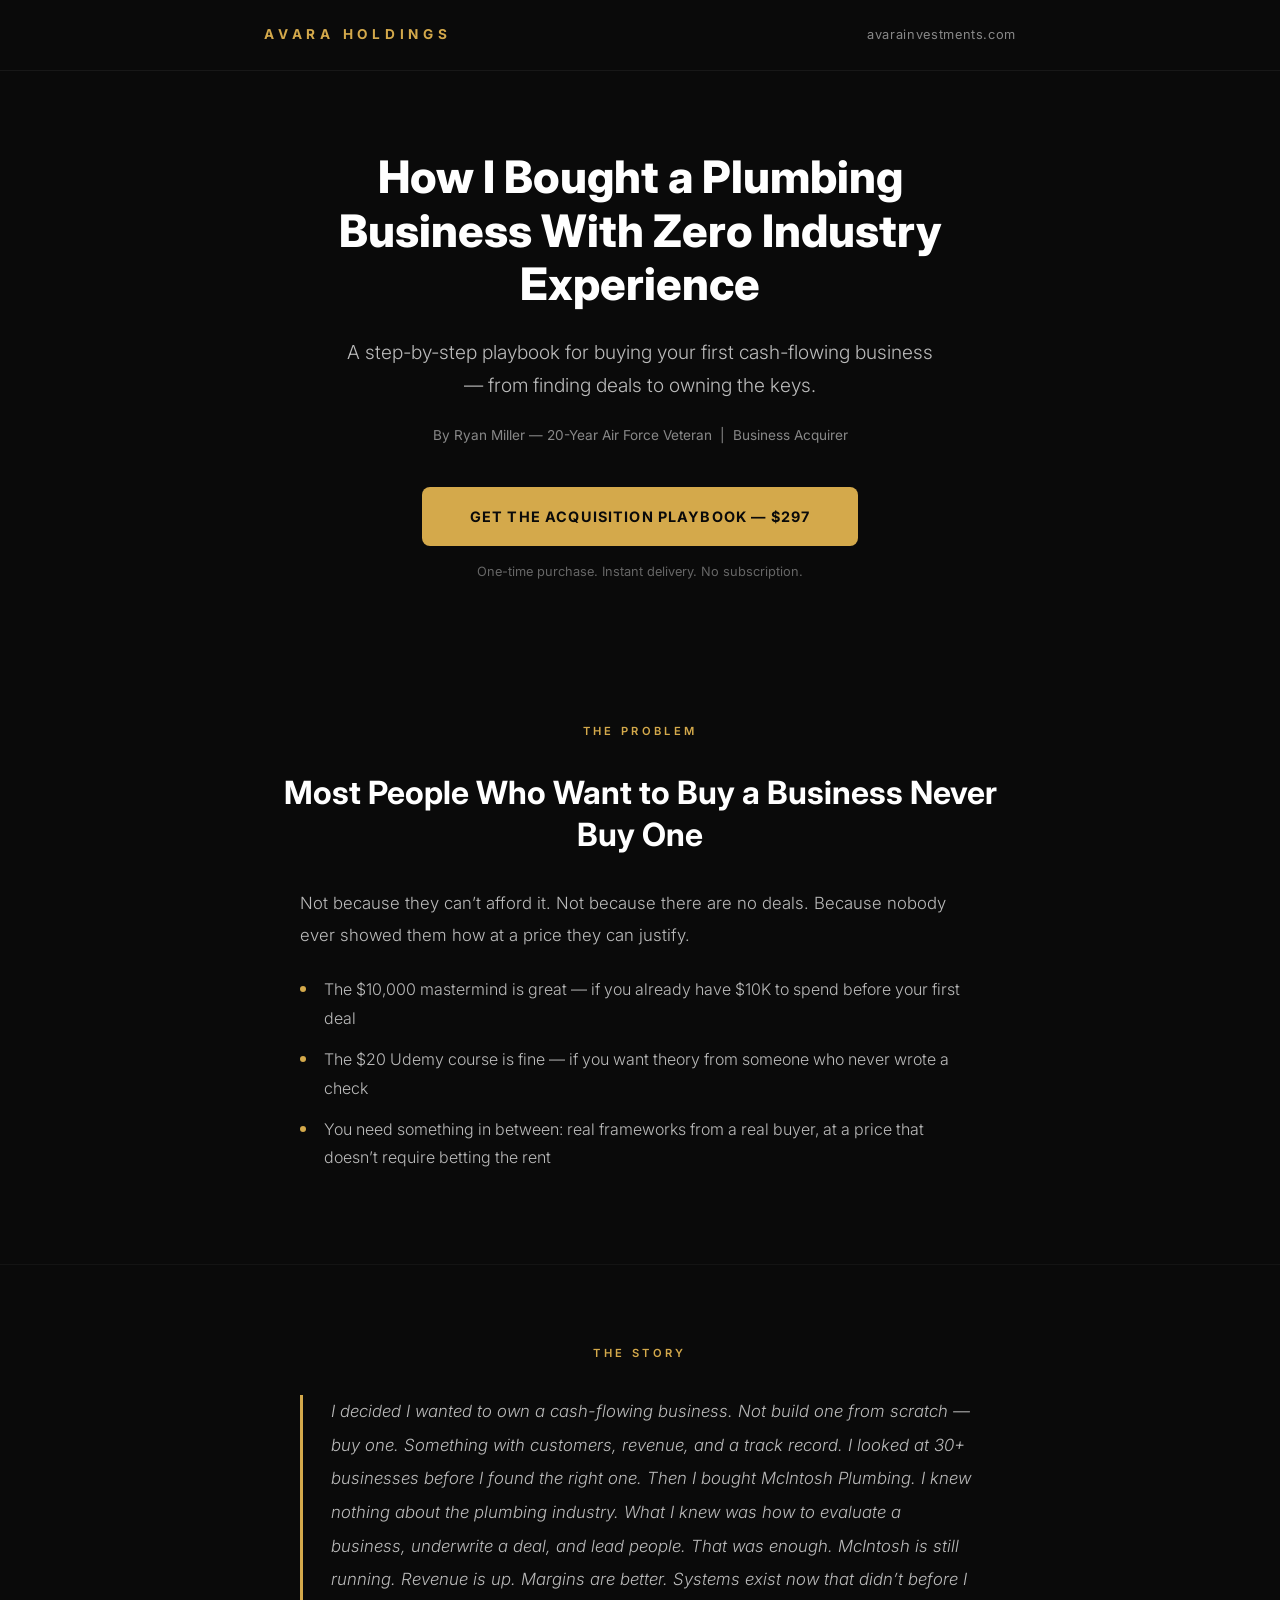
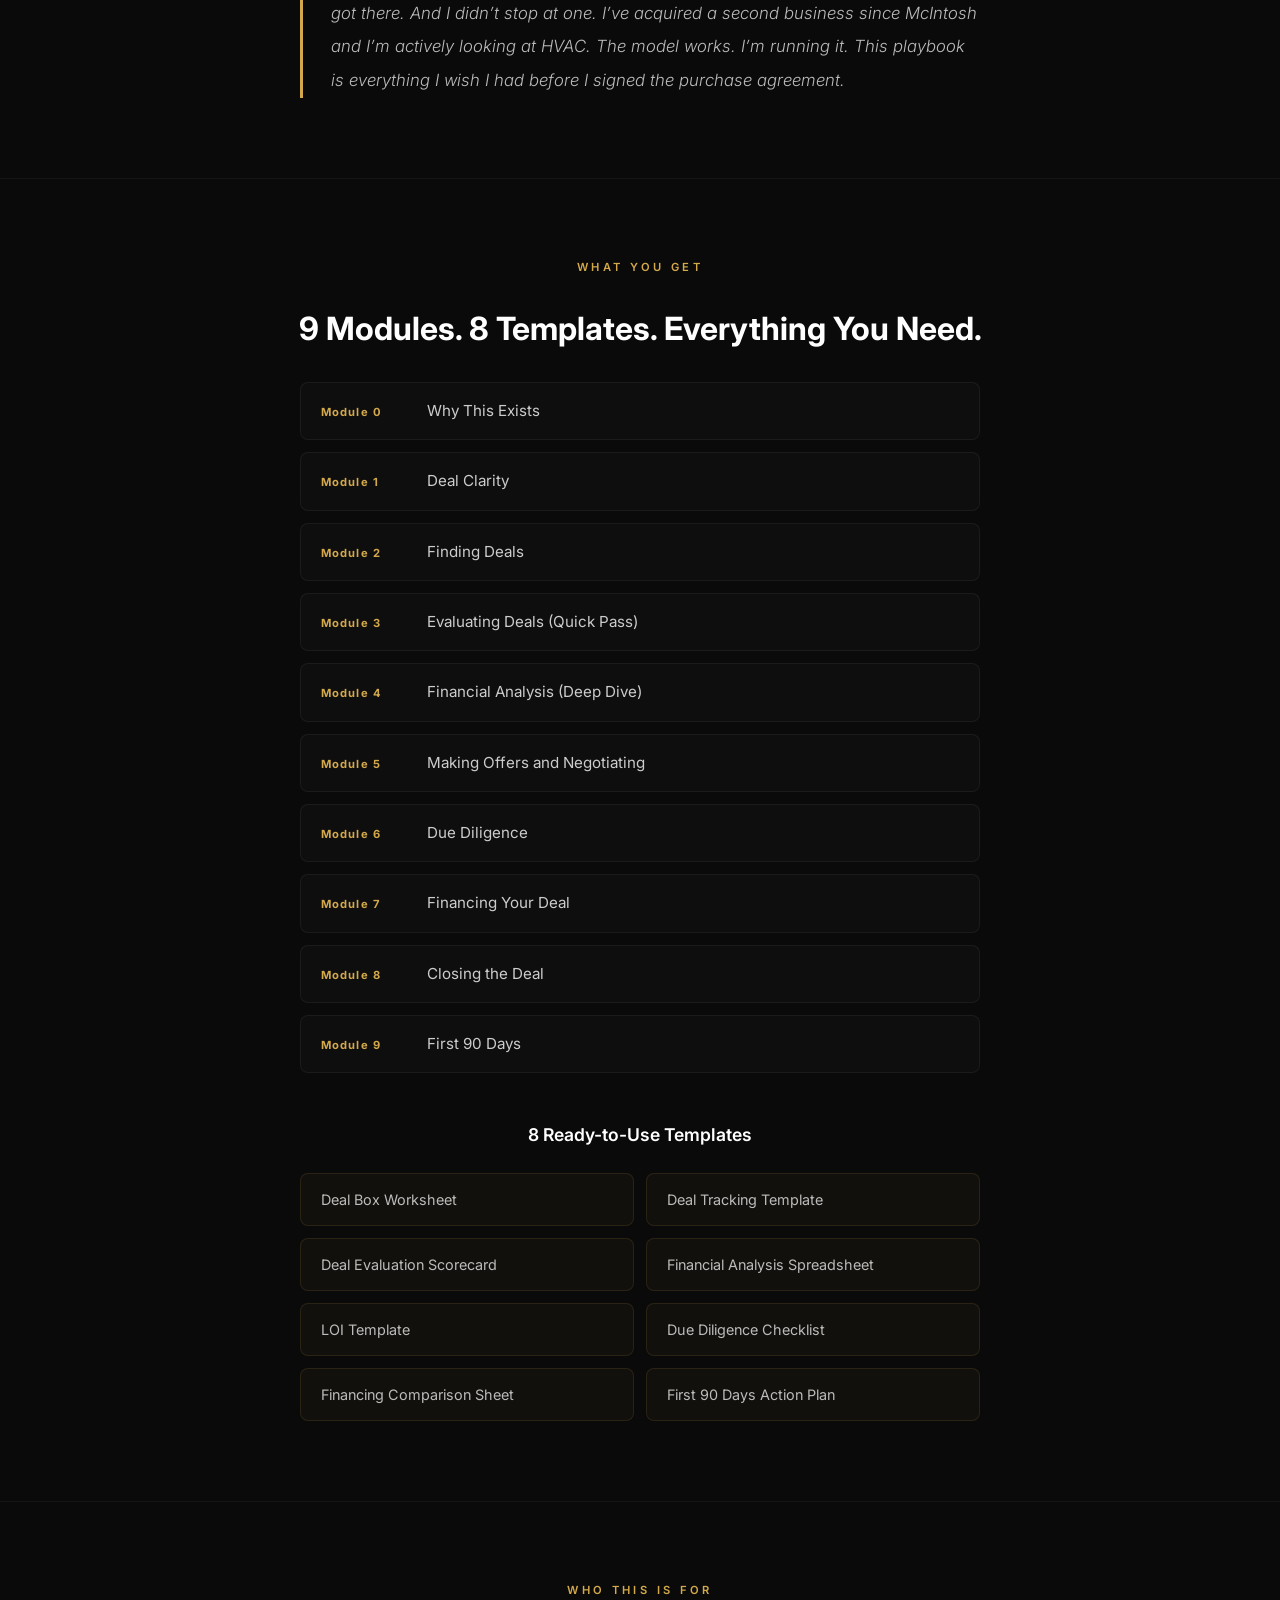
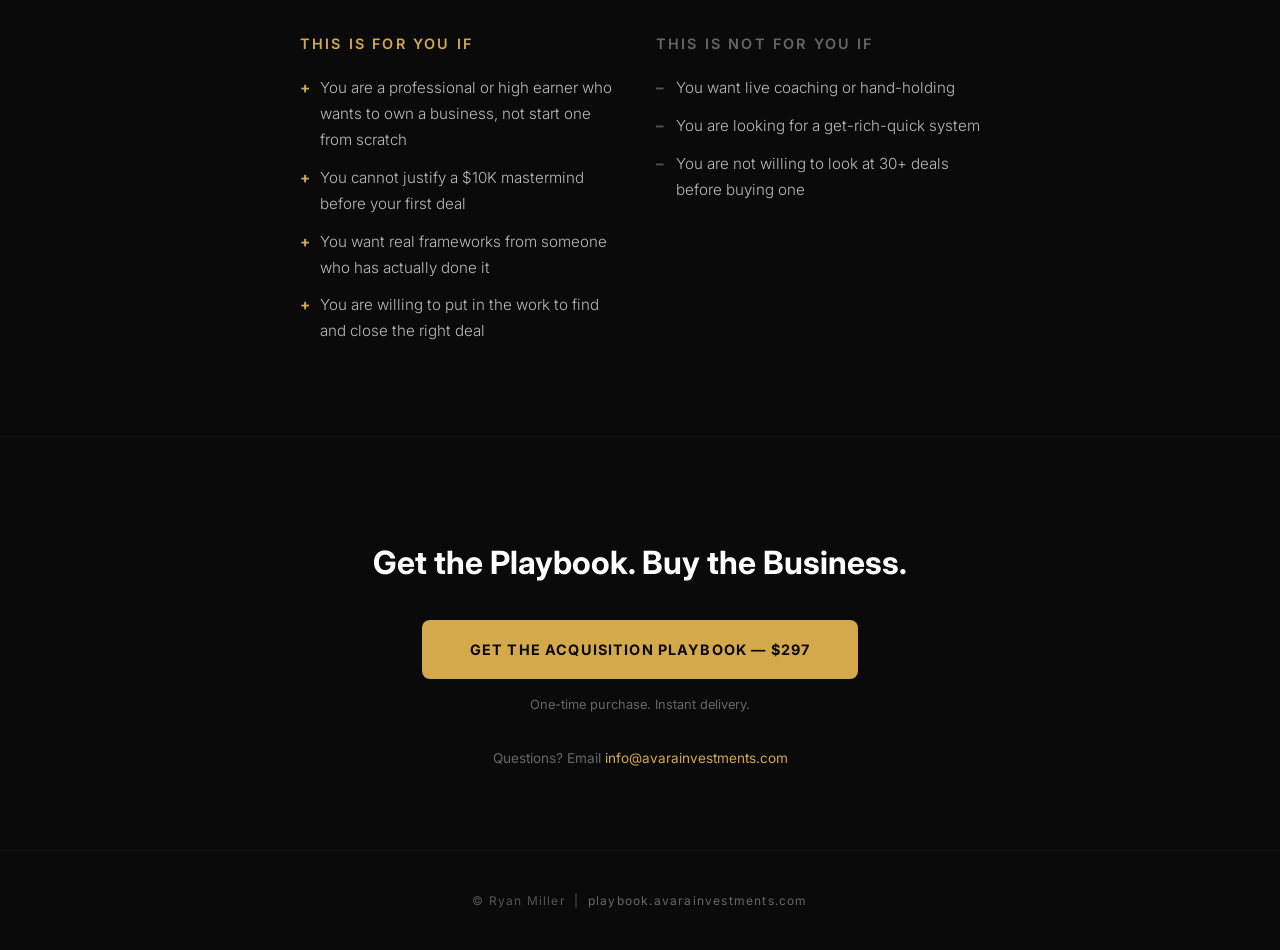
==== commit b9f60c05: "Sync playbook: Module 0 title update Co-Authored-By: Paperclip <noreply@paperclip.ing>" ====
--- a/playbook/index.html
+++ b/playbook/index.html
@@ -428,7 +428,7 @@
     <div class="modules-grid">
       <div class="module-item">
         <span class="module-num">Module 0</span>
-        <span class="module-title">Ryan&rsquo;s Story: Why This Exists</span>
+        <span class="module-title">Why This Exists</span>
       </div>
       <div class="module-item">
         <span class="module-num">Module 1</span>
